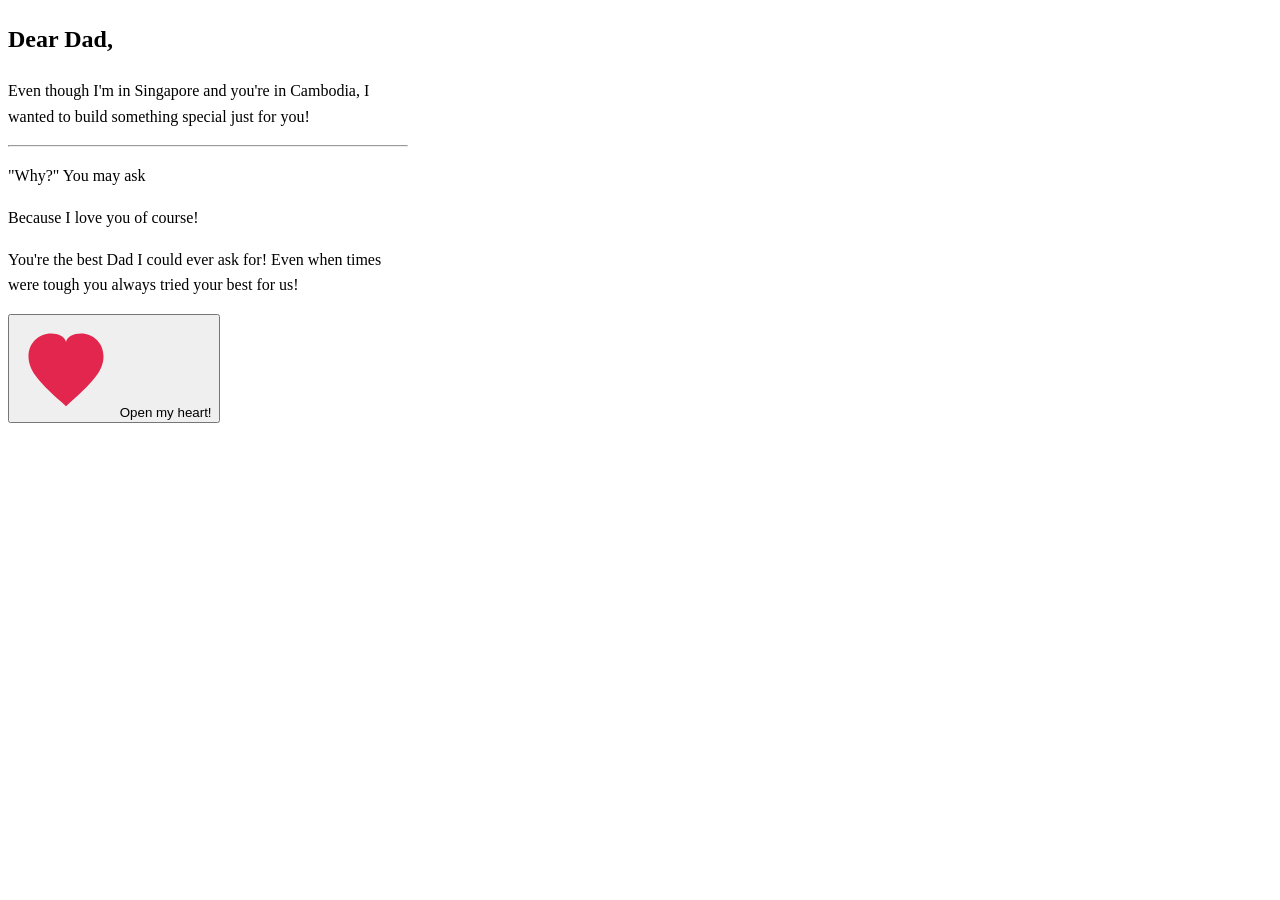
==== letter.html @ 5e2d5090 "Add files via upload" ====
<!DOCTYPE html>
<html lang="en">

<head>
    <meta charset="UTF-8">
    <meta name="viewport" content="width=device-width, initial-scale=1.0">
    <title>Psst..!</title>

    <link rel="stylesheet" href="father-s-day-gift/style.css">

</head>

<body>
    <style>
        .letter-text {
            opacity: 0;
            transform: translateY(20px);
            animation: reveal 1.5s ease-out forwards;
            line-height: 1.6;
            max-width: 400px;
        }
    
        @keyframes reveal {
            to {
                opacity: 1;
                transform: translateY(0);
            }
        }
    </style>
    
    <div class="card">
        <div class="letter-text">
            <h2>Dear Dad,</h2>
            <p>Even though I'm in Singapore and you're in Cambodia,
                I wanted to build something special just for you!</p>
            <hr>
            <p>"Why?" You may ask</p>
            <p class="main-text">Because <span class="highlight">I love you</span> of course!</p>
            <p>You're the <span class="highlight">best</span> Dad I could ever ask for!
                Even when times were tough you always tried your best for us!
            </p>
            <button id="reveal-btn" onclick="showSurprise()" class="svg-button">
                <svg xmlns="http://www.w3.org/2000/svg" viewBox="0 0 32 32" width="100" height="100">
                    <path
                        d="M16 28.56L14.54 27.2C8.56 21.75 4 17.65 4 12.6C4 8.5 7.15 5.3 11.25 5.3C13.55 5.3 15.75 6.4 16 8C16.25 6.4 18.45 5.3 20.75 5.3C24.85 5.3 28 8.5 28 12.6C28 17.65 23.44 21.75 17.46 27.2L16 28.56Z"
                        fill="#E2264D" />
                </svg>
                <span>Open my heart!</span>
            </button>

            <div id="extra-content" style="display: none; margin-top: 20px;">
                <p class="fade-in">I love you soooo much! ❤️</p>
                <p class="highlight">Happy father's day to the best dad in the world!</p>
            </div>

        </div>
    </div>
    
    <script>
        function showSurprise() {
            var content = document.getElementById("extra-content");
            var btn = document.getElementById("reveal-btn");

            content.style.display = "block";
            btn.style.display = "none"; // Hides the button after clicking
        }
    </script>

</body>

</html>
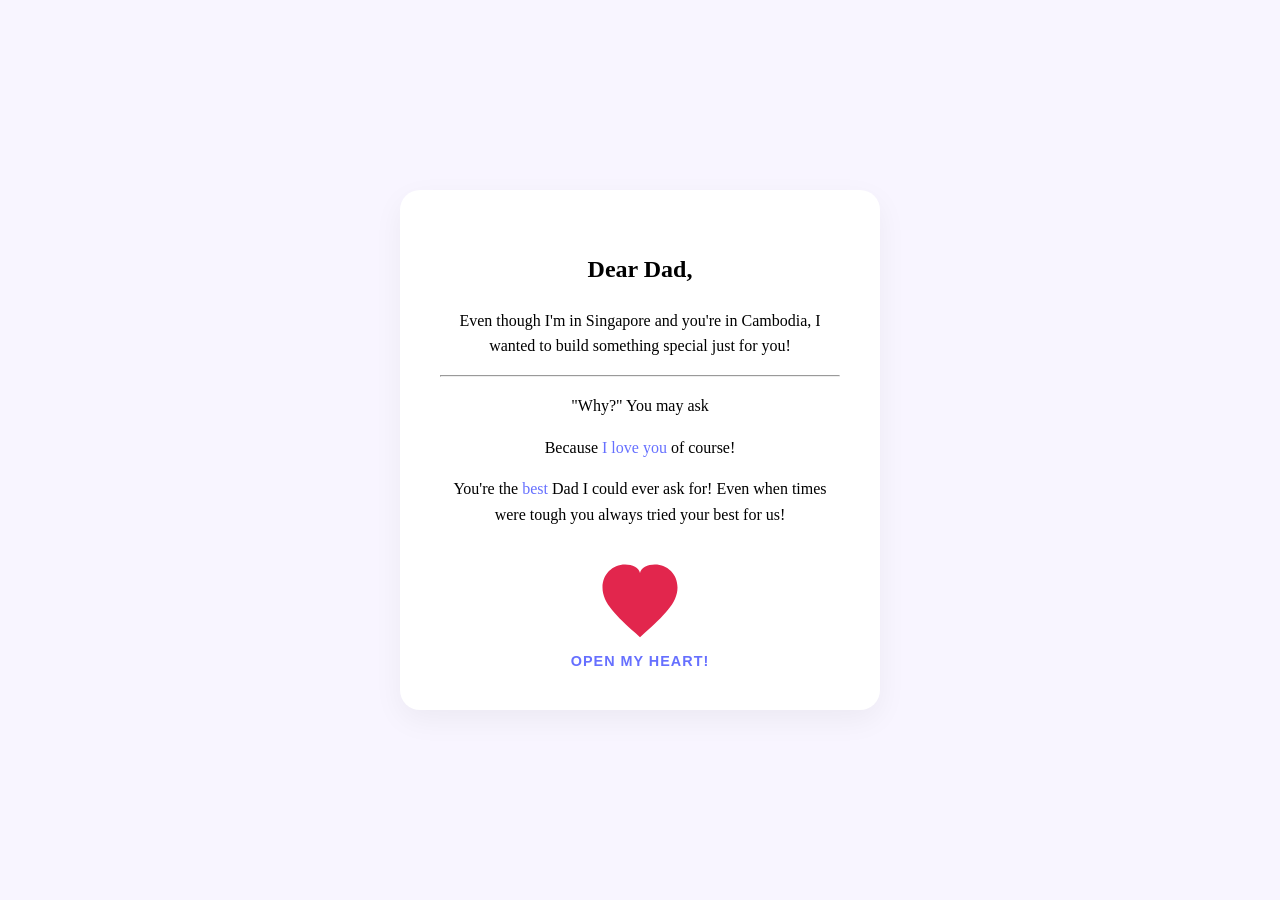
==== commit 50dc520b: "Update letter.html" ====
--- a/letter.html
+++ b/letter.html
@@ -7,7 +7,7 @@
     <meta name="viewport" content="width=device-width, initial-scale=1.0">
     <title>Psst..!</title>
 
-    <link rel="stylesheet" href="father-s-day-gift/style.css">
+    <link rel="stylesheet" href="style.css">
 
 </head>
 
@@ -69,4 +69,4 @@
 
 </body>
 
-</html>+</html>
--- a/style.css
+++ b/style.css
@@ -0,0 +1,115 @@
+body {
+    margin: 0;
+    display: flex;
+    justify-content: center;
+    /* Horizontal center */
+    align-items: center;
+    /* Vertical center */
+    min-height: 100vh;
+    background-color: #f8f5ff;
+}
+
+.card {
+    display: flex;
+    flex-direction: column;
+    /* Stacks items vertically */
+    align-items: center;
+    /* Centers items horizontally within the stack */
+    text-align: center;
+    /* Centers the actual text lines */
+    padding: 40px;
+    background: white;
+    border-radius: 20px;
+    box-shadow: 0 10px 30px rgba(0, 0, 0, 0.05);
+}
+
+.title {
+    font-size: 2.5rem;
+    font-weight: 700;
+    letter-spacing: -1px;
+}
+
+.highlight {
+    color: #6670ff;
+}
+
+.svg-button {
+    background: none;
+    /* Removes the grey box */
+    border: none;
+    /* Removes the outline */
+    cursor: pointer;
+    /* Makes it feel clickable */
+    display: flex;
+    /* Centers the SVG and text together */
+    flex-direction: column;
+    align-items: center;
+    margin: 20px auto 0;
+    gap: 5px;
+    /* Space between SVG and text */
+    transition: transform 0.3s ease;
+}
+
+.svg-button svg {
+    fill: #6670ff;
+    /* Your theme color */
+    transition: fill 0.3s ease;
+}
+
+.svg-button:hover {
+    transform: scale(1.1);
+    /* Interactive "pop" effect */
+}
+
+.svg-button:hover svg {
+    fill: #6670ff;
+    /* Darkens slightly on hover */
+}
+
+.svg-button span {
+    font-family: 'Helvetica Neue', sans-serif;
+    color: #6670ff;
+    font-weight: bold;
+    font-size: 0.9rem;
+    letter-spacing: 1px;
+    text-transform: uppercase;
+}
+
+.letter-button {
+    display: inline-flex;
+    flex-direction: column;
+    align-items: center;
+    gap: 15px;
+    margin-top: 30px;
+    text-decoration: none;
+    cursor: pointer;
+    transition: transform 0.2s ease;
+}
+
+.letter-button:hover {
+    animation: wiggle 0.5s ease-in-out;
+}
+
+@keyframes wiggle {
+    0%,
+    100% {
+        transform: rotate(0deg);
+    }
+
+    25% {
+        transform: rotate(-5deg);
+    }
+
+    75% {
+        transform: rotate(5deg);
+    }
+}
+
+.letter-button span {
+    font-family: 'Helvetica Neue', sans-serif;
+    color: #6670ff;
+    font-weight: bold;
+    font-size: 0.9rem;
+    letter-spacing: 1px;
+    text-transform: uppercase;
+}
